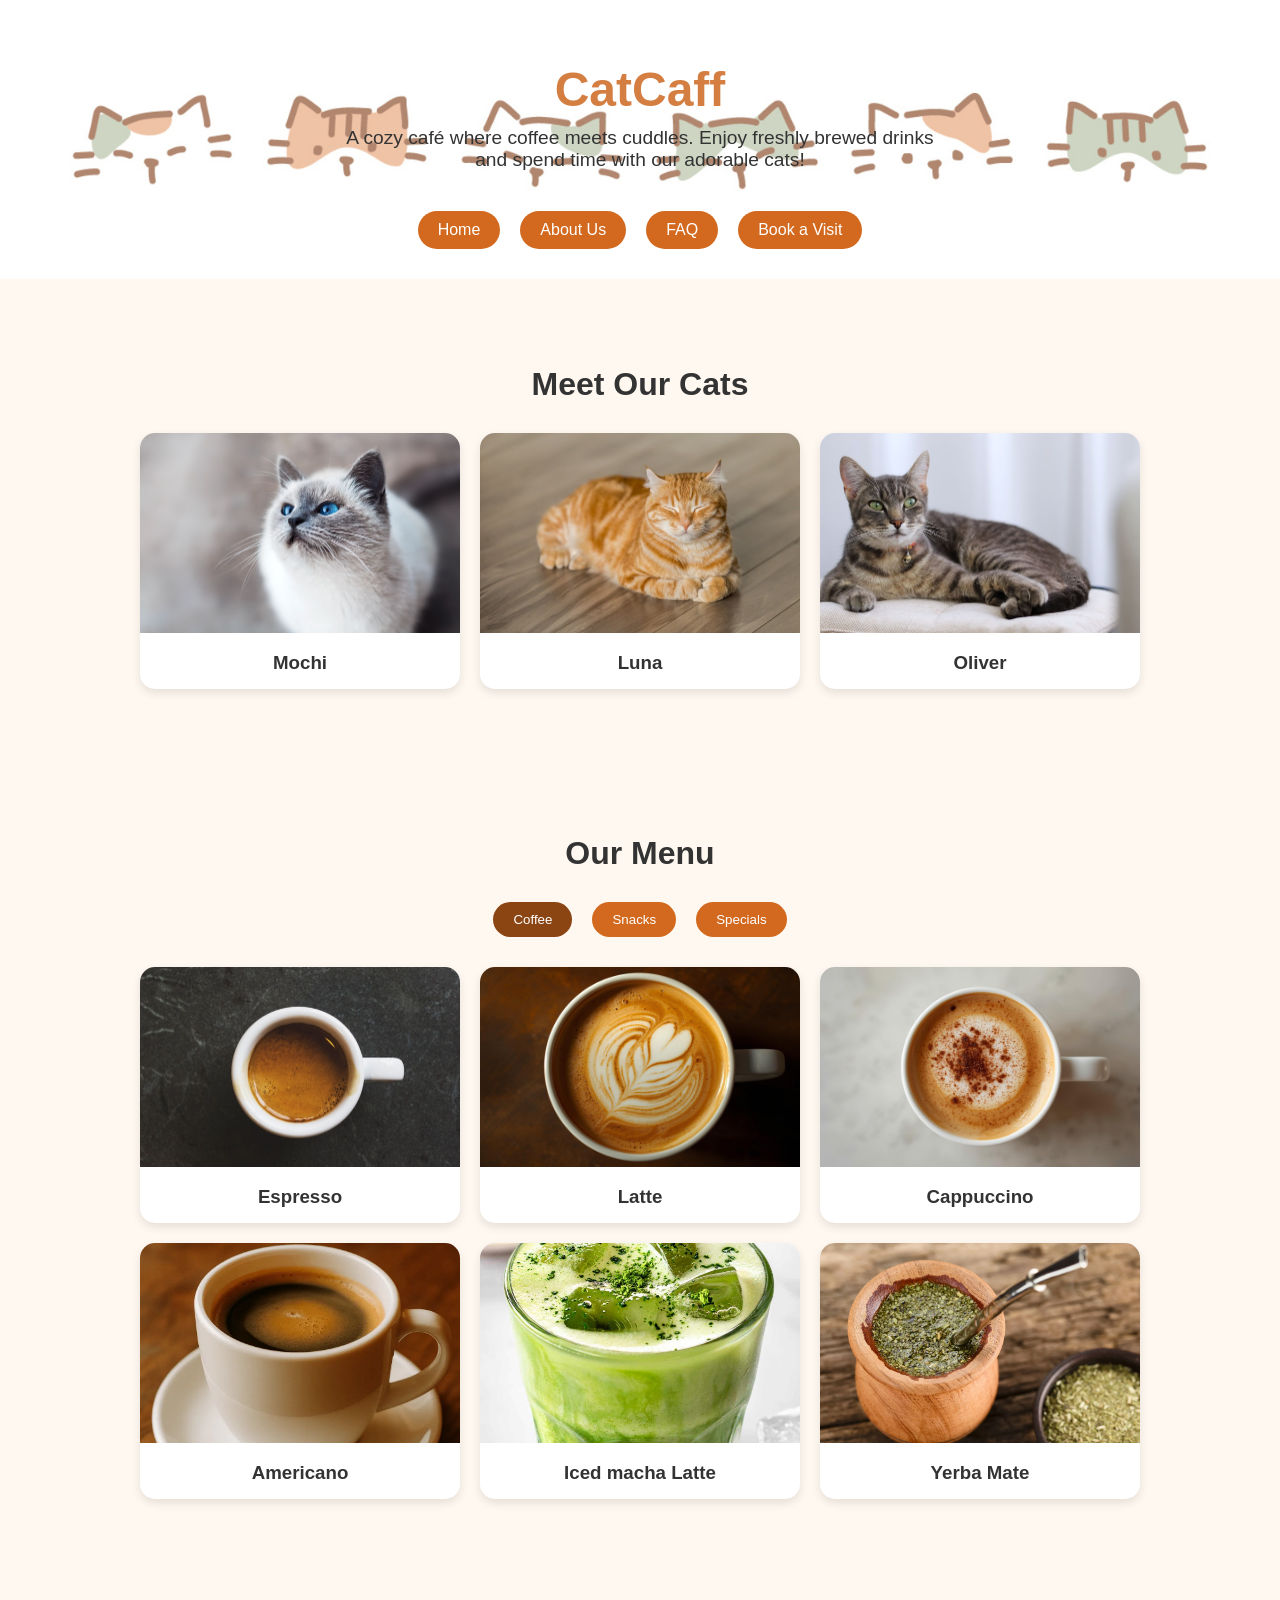
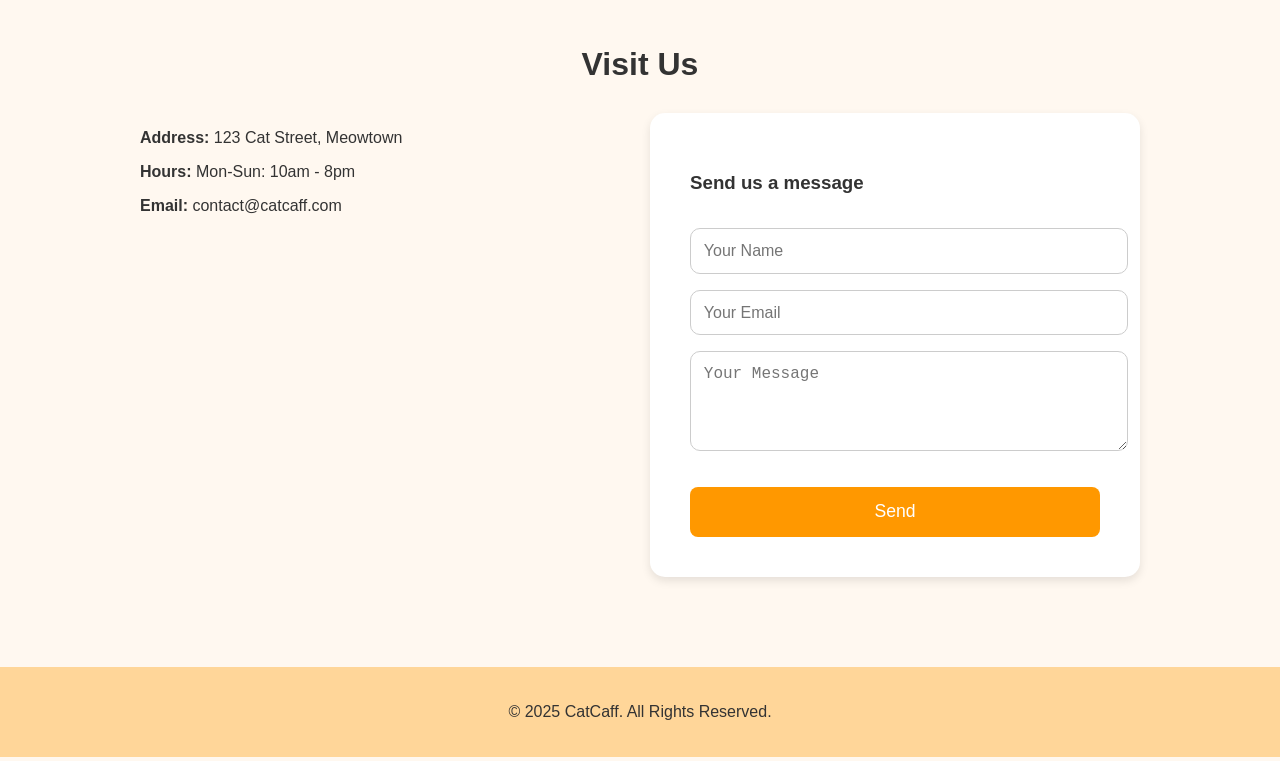
==== index.html @ 31481c10 "Add files via upload" ====
<!DOCTYPE html>
<html lang="en">
<head>
  <meta charset="UTF-8">
  <meta name="viewport" content="width=device-width, initial-scale=1.0">
  <title>CatCaff</title>
  <link rel="stylesheet" href="style.css">
</head>
<body>
  <header>
  <h1 class="header-text">CatCaff</h1>
  <p>A cozy café where coffee meets cuddles. Enjoy freshly brewed drinks and spend time with our adorable cats!</p>

  <nav class="header-buttons">
    <button class="btn" onclick="window.location.href='index.html'">Home</button>
    <button class="btn" onclick="window.location.href='about.html'">About Us</button>
    <button class="btn" onclick="window.location.href='faq.html'">FAQ</button>
    <button class="btn" onclick="window.location.href='booking.html'">Book a Visit</button>
  </nav>

</header>

  <section>
    <h2>Meet Our Cats</h2>
    <div class="cats">
      <div class="card" data-cat="mochi">
        <img src="Pictures/Mochi.jpg" alt="Mochi">
        <h3>Mochi</h3>
      </div>
      <div class="card" data-cat="luna">
        <img src="Pictures/Luna.jpg" alt="Luna">
        <h3>Luna</h3>
      </div>
      <div class="card" data-cat="oliver">
        <img src="Pictures/Oliver.jpg" alt="Oliver">
        <h3>Oliver</h3>
      </div>
    </div>
  </section>

  <section>
    <h2>Our Menu</h2>
    <div class="menu-categories">
      <button class="active" data-category="coffee">Coffee</button>
      <button data-category="snacks">Snacks</button>
      <button data-category="specials">Specials</button>
    </div>

    <div id="coffee" class="menu-category-items active">
      <div class="card" data-item="Espresso"><img src="Pictures/Espresso.jpg" alt="Espresso"><h3>Espresso</h3></div>
      <div class="card" data-item="Latte"><img src="Pictures/latte.jpg" alt="Latte"><h3>Latte</h3></div>
      <div class="card" data-item="Cappuccino"><img src="Pictures/cappuccino.jpg" alt="Cappuccino"><h3>Cappuccino</h3></div>
      <div class="card" data-item="Americano"><img src="Pictures/americano.jpg" alt="Espresso"><h3>Americano</h3></div>
      <div class="card" data-item="Iced macha Latte"><img src="Pictures/ice macha.jpg" alt="Latte"><h3>Iced macha Latte</h3></div>
      <div class="card" data-item="Yerba Mate"><img src="Pictures/Yerba_Mate.jpg" alt="Cappuccino"><h3>Yerba Mate</h3></div>
    </div>

    <div id="snacks" class="menu-category-items">
      <div class="card" data-item="croissant"><img src="Pictures/croissant.jpg" alt="Croissant"><h3>Croissant</h3></div>
      <div class="card" data-item="cheesecake"><img src="Pictures/cheesecake.jpg" alt="Cheesecake"><h3>Cheesecake</h3></div>
      <div class="card" data-item="sandwich"><img src="Pictures/sandwich.jpg" alt="Sandwich"><h3>Sandwich</h3></div>
    </div>

    <div id="specials" class="menu-category-items">
      <div class="card" data-item="catcookie"><img src="Pictures/cat shaped cookie.jpg" alt="Cat-Shaped Cookie"><h3>Cat-Shaped Cookie</h3></div>
      <div class="card" data-item="cattreats"><img src="Pictures/Cat Treats.jpg" alt="Cat Treats"><h3>Cat Treats</h3></div>
      <div class="card" data-item="pumpkinlatte"><img src="Pictures/pumpkin latte.jpg" alt="Pumpkin Latte"><h3>Pumpkin Latte</h3></div>
    </div>
  </section>

  <section>
    <h2>Visit Us</h2>
    <div class="contact">
      <div>
        <p><strong>Address:</strong> 123 Cat Street, Meowtown</p>
        <p><strong>Hours:</strong> Mon-Sun: 10am - 8pm</p>
        <p><strong>Email:</strong> contact@catcaff.com</p>
      </div>
      <form id="contactForm">
        <h3>Send us a message</h3>
        <input type="text" placeholder="Your Name" required>
        <input type="email" placeholder="Your Email" required>
        <textarea rows="4" placeholder="Your Message" required></textarea>
        <button type="submit" class="btn">Send</button>
      </form>
    </div>
  </section>

  <footer>
    <p>© 2025 CatCaff. All Rights Reserved.</p>
  </footer>

  <div id="catModal" class="modal">
    <div class="modal-content">
      <span class="close">&times;</span>
      <img id="catImg" src="" alt="Cat">
      <h2 id="catName"></h2>
      <p id="catInfo"></p>
    </div>
  </div>

  <div id="itemModal" class="modal">
    <div class="modal-content">
      <span class="close" id="itemClose">&times;</span>
      <img id="itemImg" src="" alt="Menu Item">
      <h2 id="itemName"></h2>
      <p id="itemInfo"></p>
    </div>
  </div>
  <div id="toast" class="toast"></div>

<script src="script.js"></script>
</body>
</html>
---- style.css ----
/* General Styles */
body {
  margin: 0;
  font-family: Arial, sans-serif;
  background: #fff8f0;
  color: #333;
}

header {
  text-align: center;
  padding: 30px 20px;
  background: url(Pictures/HeaderV2.jpeg);
  background-size: 100% 280px;
}

.header-text{
  color: #d47e41;
}
header h1 {
  font-size: 3rem;
  margin-bottom: 10px;
}

header p {
  font-size: 1.2rem;
  max-width: 600px;
  margin: 0 auto;
}

/* Header Navigation Buttons */
.header-buttons {
  display: flex;
  justify-content: center;
  gap: 20px;
  margin-top: 20px;
  flex-wrap: wrap;
}

.header-buttons .btn {
  padding: 10px 20px;
  border-radius: 25px;
  font-size: 1rem;
  background: #d2691e;
  color: white;
  border: none;
  cursor: pointer;
  transition: background 0.3s ease;
}

.header-buttons .btn:hover {
  background: #a0522d;
}

/* General Button Styles */
.btn {
  display: inline-block;
  margin-top: 20px;
  padding: 12px 24px;
  border: none;
  border-radius: 25px;
  background: #d2691e;
  color: white;
  font-size: 1rem;
  cursor: pointer;
}

.btn:hover {
  background: #a0522d;
}

/* Section Styles */
section {
  padding: 60px 20px;
  max-width: 1000px;
  margin: auto;
}

section h2 {
  text-align: center;
  font-size: 2rem;
  margin-bottom: 30px;
}

/* Cards */
.cats, .menu-items, .menu-category-items {
  display: grid;
  grid-template-columns: repeat(auto-fit, minmax(250px, 1fr));
  gap: 20px;
}

.card {
  background: white;
  border-radius: 15px;
  overflow: hidden;
  box-shadow: 0 4px 10px rgba(0,0,0,0.1);
  text-align: center;
  cursor: pointer;
  transition: transform 0.2s;
}

.card:hover {
  transform: scale(1.03);
}

.card img {
  width: 100%;
  height: 200px;
  object-fit: cover;
}

.card h3 {
  margin: 15px 0;
}

/* Contact & Booking Forms */
.contact {
  display: grid;
  grid-template-columns: 1fr 1fr;
  gap: 20px;
}

.contact form,
.booking-form {
  background: white;
  padding: 40px;
  border-radius: 15px;
  box-shadow: 0 4px 10px rgba(0,0,0,0.1);
  display: flex;
  flex-direction: column;
  gap: 1rem;
}

.contact input,
.contact textarea,
.booking-form input,
.booking-form textarea,
.booking-form select {
  width: 100%;
  padding: 0.8rem;
  border-radius: 10px;
  border: 1px solid #ccc;
  font-size: 1rem;
  transition: border 0.3s ease, box-shadow 0.3s ease;
}

.contact input:focus,
.contact textarea:focus,
.booking-form input:focus,
.booking-form textarea:focus,
.booking-form select:focus {
  border-color: #ff9800;
  box-shadow: 0 0 6px rgba(255, 152, 0, 0.4);
  outline: none;
}

form .btn {
  background-color: #ff9800;
  color: white;
  font-size: 1.1rem;
  padding: 0.9rem;
  border: none;
  border-radius: 8px;
  cursor: pointer;
  transition: background 0.3s ease;
}

form .btn:hover {
  background-color: #e68900;
}

footer {
  text-align: center;
  padding: 20px;
  background: #ffd699;
  margin-top: 30px;
}

@media(max-width: 768px){
  .contact {
    grid-template-columns: 1fr;
  }
}

/* Menu Section */
.menu-categories {
  display: flex;
  justify-content: center;
  gap: 20px;
  margin-bottom: 30px;
}

.menu-categories button {
  padding: 10px 20px;
  border: none;
  border-radius: 20px;
  background: #d2691e;
  color: white;
  cursor: pointer;
}

.menu-categories button.active {
  background: #8b4513;
}

.menu-category-items {
  display: none;
}

.menu-category-items.active {
  display: grid;
}

/* Modal Styles */
.modal {
  display: none;
  position: fixed;
  z-index: 1000;
  left: 0; top: 0;
  width: 100%; height: 100%;
  background: rgba(0,0,0,0.6);
  justify-content: center;
  align-items: center;
}

.modal-content {
  background: white;
  padding: 40px;
  border-radius: 15px;
  max-width: 500px;
  width: 90%;
  text-align: center;
  position: relative;
  box-shadow: 0 4px 20px rgba(0,0,0,0.2);
  animation: fadeIn 0.5s ease;
}

.modal-content img {
  width: 100%;
  max-height: 250px;
  object-fit: cover;
  border-radius: 10px;
  margin-bottom: 15px;
}

.modal-content h2 {
  margin: 10px 0;
}

.modal-content p {
  font-size: 1rem;
  color: #555;
}

@keyframes fadeIn {
  from { opacity: 0; transform: scale(0.9); }
  to { opacity: 1; transform: scale(1); }
}

.close {
  position: absolute;
  top: 10px;
  right: 15px;
  font-size: 2rem;         
  font-weight: bold;         
  color: #fff;             
  background-color: rgba(0,0,0,0.6); 
  border-radius: 50%;       
  width: 35px;             
  height: 35px;           
  line-height: 35px;        
  text-align: center;      
  cursor: pointer;
  z-index: 10;
  transition: background 0.3s ease, color 0.3s ease;
}

.close:hover {
  background-color: rgba(0,0,0,0.9);
  color: #ff9800;            
}

/* Page Section Card Style for About & FAQ */
.page-section {
  max-width: 900px;
  margin: 40px auto;
  padding: 30px;
  border-radius: 15px;
  background: white;
  box-shadow: 0 4px 10px rgba(0,0,0,0.1);
  text-align: center; 
}

.page-section:nth-child(even) {
  background: #fff4e6; 
}

.page-section h2 {
  text-align: center;
  font-size: 2rem;
  margin-bottom: 15px;
  color: #d2691e;
}

.page-section p,
.page-section li {
  font-size: 1.1rem;
  line-height: 1.6;
  color: #444;
  text-align: center; 
}
.page-section ul {
  display: block;
  text-align: left !important;
  padding-left: 40px;
  margin: 15px auto;
  list-style-position: outside;
}
.page-section ul li {
  text-align: left !important;
}
/* Toast Notification Styles */
.toast {
  visibility: hidden;
  min-width: 250px;
  margin-left: -125px;
  background-color: #333;
  color: #fff;
  text-align: center;
  border-radius: 10px;
  padding: 16px;
  position: fixed;
  z-index: 2000;
  left: 50%;
  bottom: 30px;
  font-size: 1rem;
  opacity: 0;
  transition: opacity 0.5s, bottom 0.5s;
}

.toast.show {
  visibility: visible;
  opacity: 1;
  bottom: 50px;
}
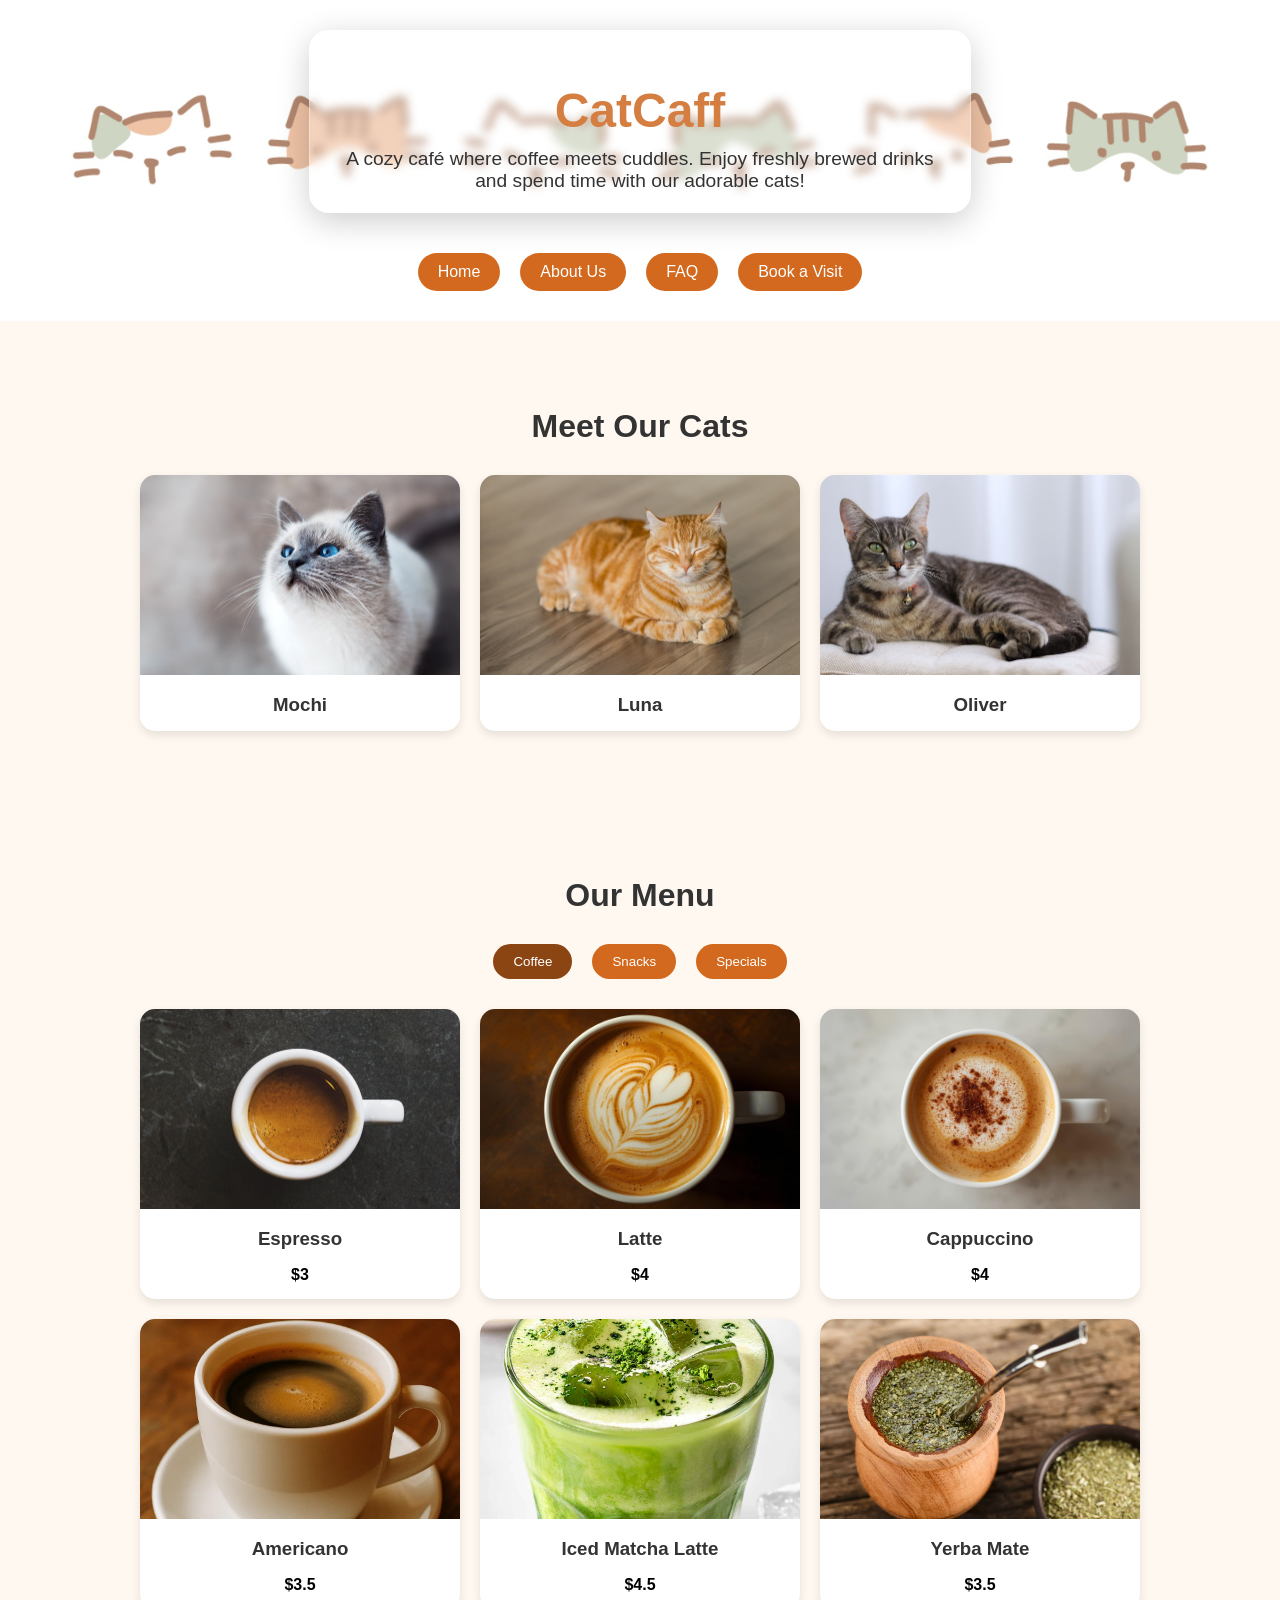
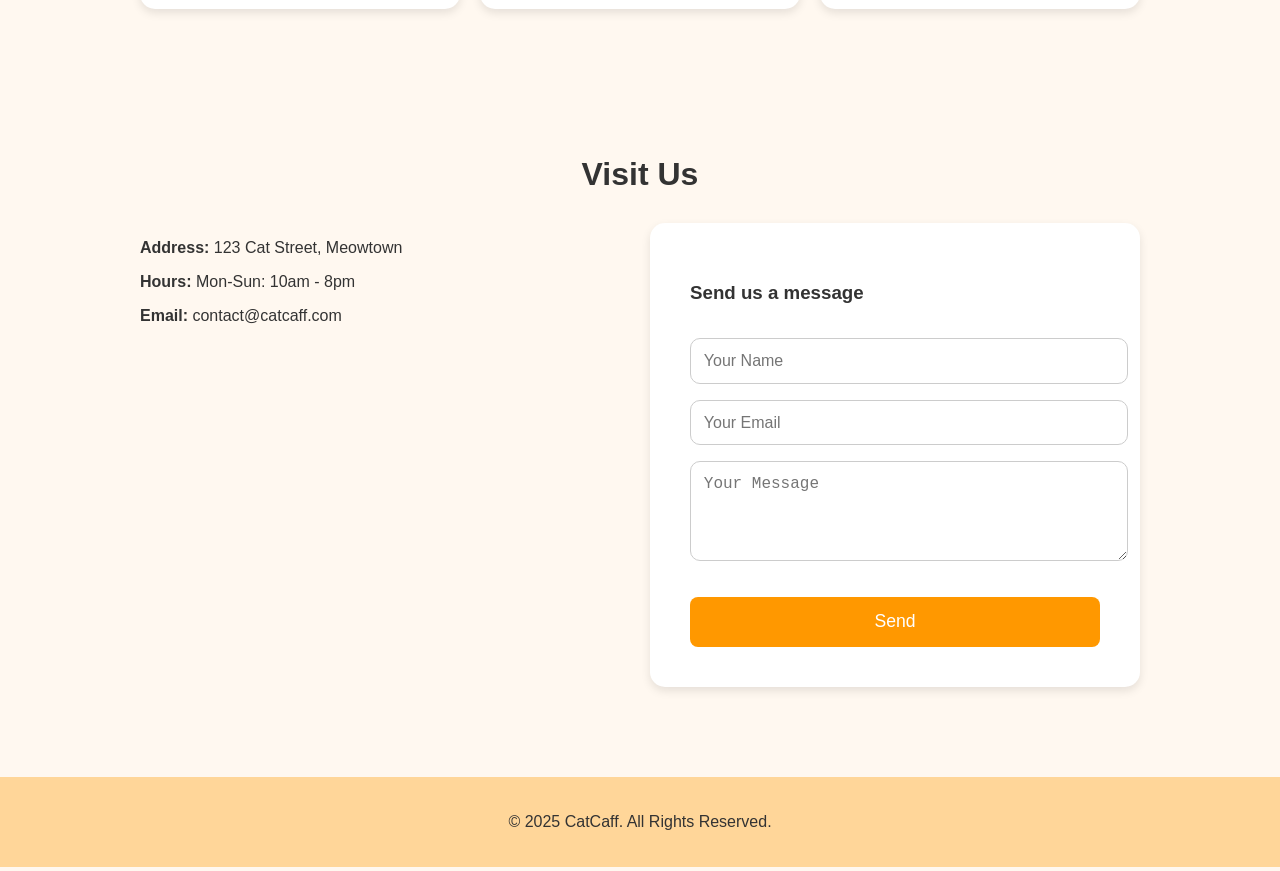
==== commit 43c06923: "Add files via upload" ====
--- a/index.html
+++ b/index.html
@@ -8,8 +8,10 @@
 </head>
 <body>
   <header>
-  <h1 class="header-text">CatCaff</h1>
-  <p>A cozy café where coffee meets cuddles. Enjoy freshly brewed drinks and spend time with our adorable cats!</p>
+  <div class="header-box">
+    <h1 class="header-text">CatCaff</h1>
+    <p>A cozy café where coffee meets cuddles. Enjoy freshly brewed drinks and spend time with our adorable cats!</p>
+  </div>
 
   <nav class="header-buttons">
     <button class="btn" onclick="window.location.href='index.html'">Home</button>
@@ -51,8 +53,7 @@
       <div class="card" data-item="Latte"><img src="Pictures/latte.jpg" alt="Latte"><h3>Latte</h3></div>
       <div class="card" data-item="Cappuccino"><img src="Pictures/cappuccino.jpg" alt="Cappuccino"><h3>Cappuccino</h3></div>
       <div class="card" data-item="Americano"><img src="Pictures/americano.jpg" alt="Espresso"><h3>Americano</h3></div>
-      <div class="card" data-item="Iced macha Latte"><img src="Pictures/ice macha.jpg" alt="Latte"><h3>Iced macha Latte</h3></div>
-      <div class="card" data-item="Yerba Mate"><img src="Pictures/Yerba_Mate.jpg" alt="Cappuccino"><h3>Yerba Mate</h3></div>
+      <div class="card" data-item="Iced Matcha Latte"><img src="Pictures/ice macha.jpg" alt="Iced Matcha Latte"><h3>Iced Matcha Latte</h3></div>      <div class="card" data-item="Yerba Mate"><img src="Pictures/Yerba_Mate.jpg" alt="Cappuccino"><h3>Yerba Mate</h3></div>
     </div>
 
     <div id="snacks" class="menu-category-items">
--- a/style.css
+++ b/style.css
@@ -68,6 +68,22 @@
   background: #a0522d;
 }
 
+.header-box {
+  display: inline-block;
+  padding: 20px 30px;
+  border-radius: 20px;
+
+  background: rgba(255, 255, 255, 0.25); /* transparency */
+  backdrop-filter: blur(5px); /* glass blur */
+  -webkit-backdrop-filter: blur(10px);
+
+  border: 1px solid rgba(255, 255, 255, 0.3);
+  box-shadow: 0 8px 32px rgba(0, 0, 0, 0.2);
+
+  max-width: 700px;
+  margin: 0 auto;
+}
+
 /* Section Styles */
 section {
   padding: 60px 20px;
@@ -141,6 +157,13 @@
   border: 1px solid #ccc;
   font-size: 1rem;
   transition: border 0.3s ease, box-shadow 0.3s ease;
+}
+
+.price {
+  font-size: 1rem;
+  font-weight: bold;
+  color: #000000;
+  margin-bottom: 15px;
 }
 
 .contact input:focus,
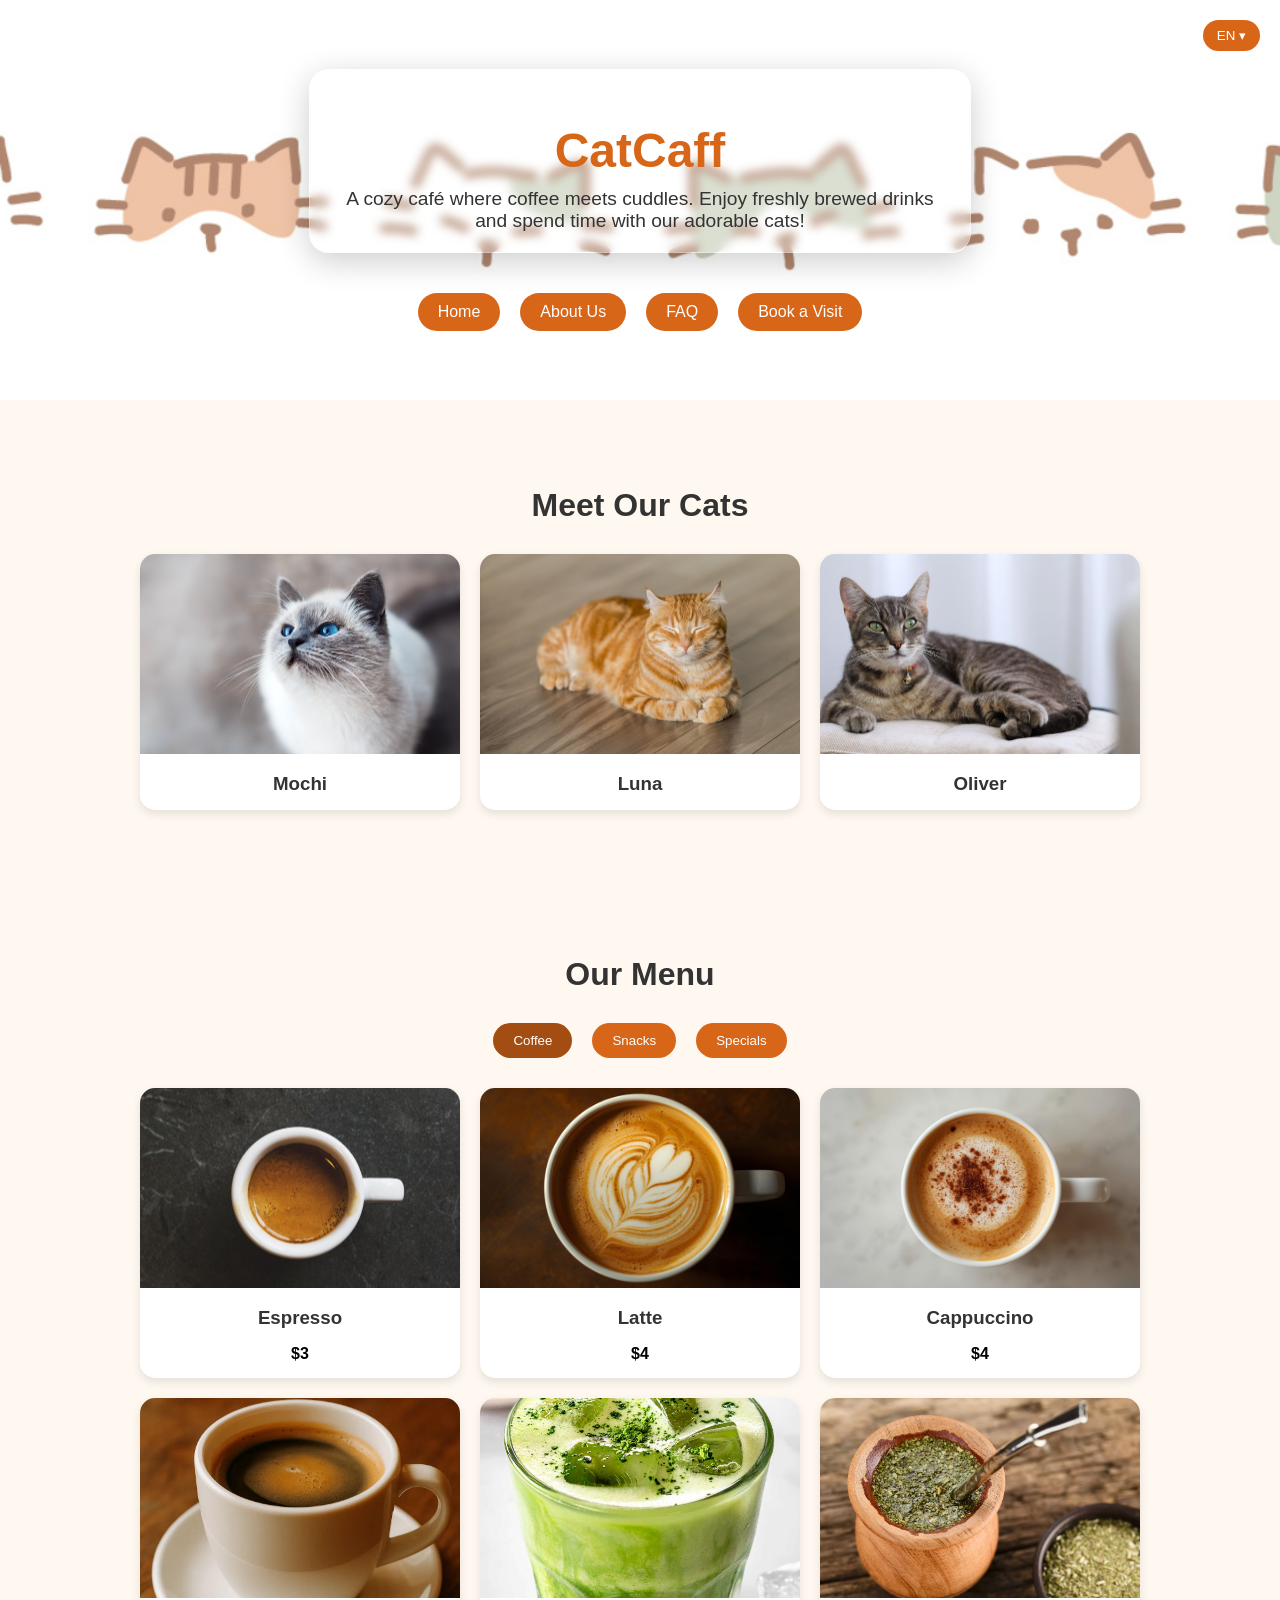
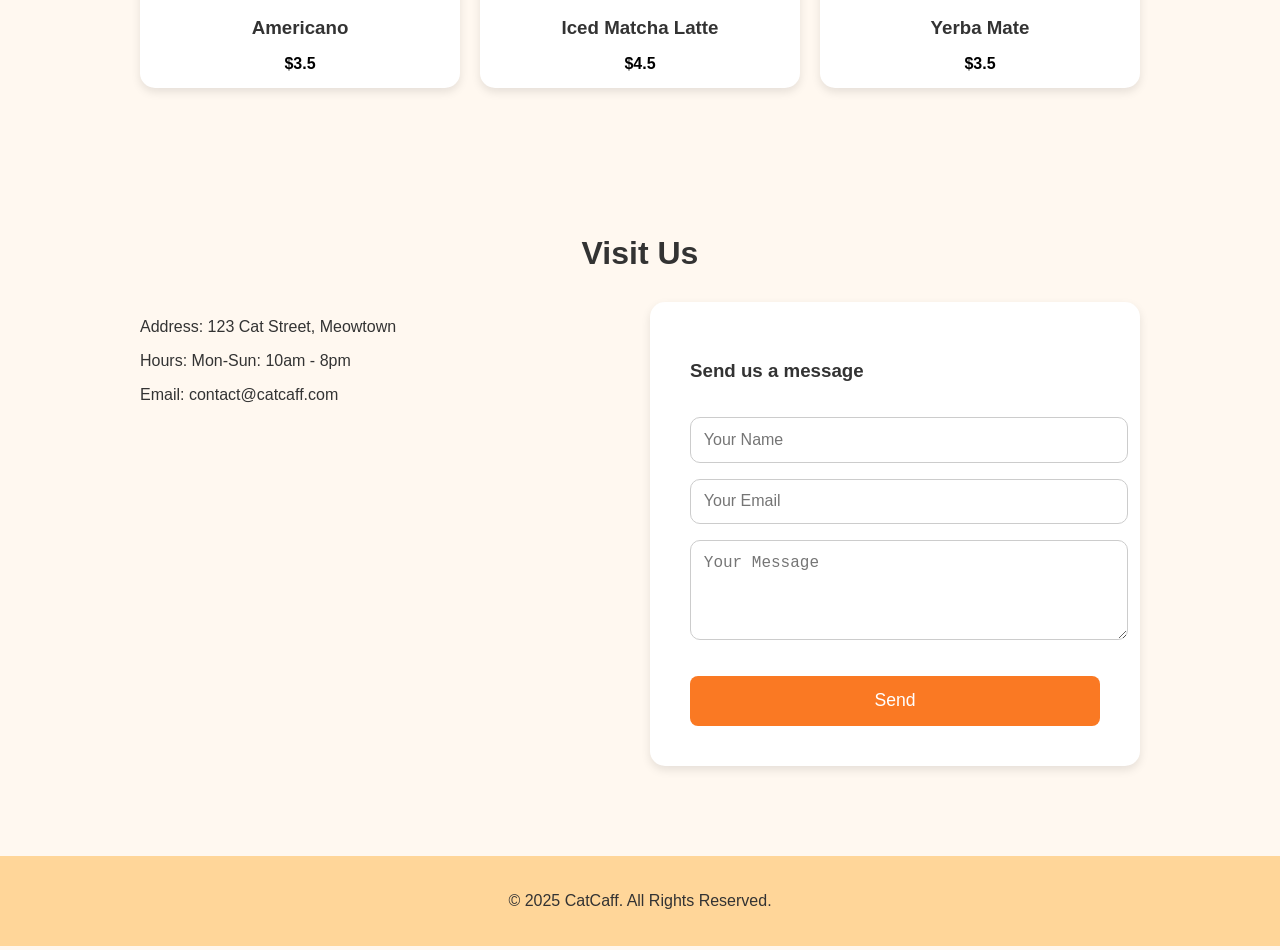
==== commit 36189de6: "Add files via upload" ====
--- a/index.html
+++ b/index.html
@@ -3,92 +3,137 @@
 <head>
   <meta charset="UTF-8">
   <meta name="viewport" content="width=device-width, initial-scale=1.0">
-  <title>CatCaff</title>
+  <title data-key="page_title_index">CatCaff</title>
   <link rel="stylesheet" href="style.css">
 </head>
 <body>
   <header>
-  <div class="header-box">
-    <h1 class="header-text">CatCaff</h1>
-    <p>A cozy café where coffee meets cuddles. Enjoy freshly brewed drinks and spend time with our adorable cats!</p>
-  </div>
+    <div class="lang-dropdown">
+      <button class="lang-btn">EN ▾</button>
+      <div class="lang-menu">
+        <div data-lang="en">English</div>
+        <div data-lang="am">Հայերեն</div>
+        <div data-lang="ru">Русский</div>
+      </div>
+    </div>
 
-  <nav class="header-buttons">
-    <button class="btn" onclick="window.location.href='index.html'">Home</button>
-    <button class="btn" onclick="window.location.href='about.html'">About Us</button>
-    <button class="btn" onclick="window.location.href='faq.html'">FAQ</button>
-    <button class="btn" onclick="window.location.href='booking.html'">Book a Visit</button>
-  </nav>
+    <div class="header-box">
+      <h1 class="header-text" data-key="brand_name">CatCaff</h1>
+      <p data-key="subtitle_index">A cozy café where coffee meets cuddles. Enjoy freshly brewed drinks and spend time with our adorable cats!</p>
+    </div>
 
-</header>
+    <nav class="header-buttons">
+      <button class="btn" onclick="window.location.href='index.html'" data-key="nav_home">Home</button>
+      <button class="btn" onclick="window.location.href='about.html'" data-key="nav_about">About Us</button>
+      <button class="btn" onclick="window.location.href='faq.html'" data-key="nav_faq">FAQ</button>
+      <button class="btn" onclick="window.location.href='booking.html'" data-key="nav_booking">Book a Visit</button>
+    </nav>
+  </header>
 
   <section>
-    <h2>Meet Our Cats</h2>
+    <h2 data-key="meet_cats">Meet Our Cats</h2>
     <div class="cats">
       <div class="card" data-cat="mochi">
         <img src="Pictures/Mochi.jpg" alt="Mochi">
-        <h3>Mochi</h3>
+        <h3 data-key="cat_mochi_name">Mochi</h3>
       </div>
       <div class="card" data-cat="luna">
         <img src="Pictures/Luna.jpg" alt="Luna">
-        <h3>Luna</h3>
+        <h3 data-key="cat_luna_name">Luna</h3>
       </div>
       <div class="card" data-cat="oliver">
         <img src="Pictures/Oliver.jpg" alt="Oliver">
-        <h3>Oliver</h3>
+        <h3 data-key="cat_oliver_name">Oliver</h3>
       </div>
     </div>
   </section>
 
   <section>
-    <h2>Our Menu</h2>
+    <h2 data-key="our_menu">Our Menu</h2>
     <div class="menu-categories">
-      <button class="active" data-category="coffee">Coffee</button>
-      <button data-category="snacks">Snacks</button>
-      <button data-category="specials">Specials</button>
+      <button class="active" data-category="coffee" data-key="menu_cat_coffee">Coffee</button>
+      <button data-category="snacks" data-key="menu_cat_snacks">Snacks</button>
+      <button data-category="specials" data-key="menu_cat_specials">Specials</button>
     </div>
 
     <div id="coffee" class="menu-category-items active">
-      <div class="card" data-item="Espresso"><img src="Pictures/Espresso.jpg" alt="Espresso"><h3>Espresso</h3></div>
-      <div class="card" data-item="Latte"><img src="Pictures/latte.jpg" alt="Latte"><h3>Latte</h3></div>
-      <div class="card" data-item="Cappuccino"><img src="Pictures/cappuccino.jpg" alt="Cappuccino"><h3>Cappuccino</h3></div>
-      <div class="card" data-item="Americano"><img src="Pictures/americano.jpg" alt="Espresso"><h3>Americano</h3></div>
-      <div class="card" data-item="Iced Matcha Latte"><img src="Pictures/ice macha.jpg" alt="Iced Matcha Latte"><h3>Iced Matcha Latte</h3></div>      <div class="card" data-item="Yerba Mate"><img src="Pictures/Yerba_Mate.jpg" alt="Cappuccino"><h3>Yerba Mate</h3></div>
+      <div class="card" data-item="espresso">
+        <img src="Pictures/Espresso.jpg" alt="Espresso">
+        <h3 data-key="item_espresso_name">Espresso</h3>
+      </div>
+      <div class="card" data-item="latte">
+        <img src="Pictures/latte.jpg" alt="Latte">
+        <h3 data-key="item_latte_name">Latte</h3>
+      </div>
+      <div class="card" data-item="cappuccino">
+        <img src="Pictures/cappuccino.jpg" alt="Cappuccino">
+        <h3 data-key="item_cappuccino_name">Cappuccino</h3>
+      </div>
+      <div class="card" data-item="americano">
+        <img src="Pictures/americano.jpg" alt="Americano">
+        <h3 data-key="item_americano_name">Americano</h3>
+      </div>
+      <div class="card" data-item="icedmatchalatte">
+        <img src="Pictures/ice macha.jpg" alt="Iced Matcha Latte">
+        <h3 data-key="item_icedmatchalatte_name">Iced Matcha Latte</h3>
+      </div>
+      <div class="card" data-item="yerbamate">
+        <img src="Pictures/Yerba_Mate.jpg" alt="Yerba Mate">
+        <h3 data-key="item_yerbamate_name">Yerba Mate</h3>
+      </div>
     </div>
 
     <div id="snacks" class="menu-category-items">
-      <div class="card" data-item="croissant"><img src="Pictures/croissant.jpg" alt="Croissant"><h3>Croissant</h3></div>
-      <div class="card" data-item="cheesecake"><img src="Pictures/cheesecake.jpg" alt="Cheesecake"><h3>Cheesecake</h3></div>
-      <div class="card" data-item="sandwich"><img src="Pictures/sandwich.jpg" alt="Sandwich"><h3>Sandwich</h3></div>
+      <div class="card" data-item="croissant">
+        <img src="Pictures/croissant.jpg" alt="Croissant">
+        <h3 data-key="item_croissant_name">Croissant</h3>
+      </div>
+      <div class="card" data-item="cheesecake">
+        <img src="Pictures/cheesecake.jpg" alt="Cheesecake">
+        <h3 data-key="item_cheesecake_name">Cheesecake</h3>
+      </div>
+      <div class="card" data-item="sandwich">
+        <img src="Pictures/sandwich.jpg" alt="Sandwich">
+        <h3 data-key="item_sandwich_name">Sandwich</h3>
+      </div>
     </div>
 
     <div id="specials" class="menu-category-items">
-      <div class="card" data-item="catcookie"><img src="Pictures/cat shaped cookie.jpg" alt="Cat-Shaped Cookie"><h3>Cat-Shaped Cookie</h3></div>
-      <div class="card" data-item="cattreats"><img src="Pictures/Cat Treats.jpg" alt="Cat Treats"><h3>Cat Treats</h3></div>
-      <div class="card" data-item="pumpkinlatte"><img src="Pictures/pumpkin latte.jpg" alt="Pumpkin Latte"><h3>Pumpkin Latte</h3></div>
+      <div class="card" data-item="catcookie">
+        <img src="Pictures/cat shaped cookie.jpg" alt="Cat-Shaped Cookie">
+        <h3 data-key="item_catcookie_name">Cat-Shaped Cookie</h3>
+      </div>
+      <div class="card" data-item="cattreats">
+        <img src="Pictures/Cat Treats.jpg" alt="Cat Treats">
+        <h3 data-key="item_cattreats_name">Cat Treats</h3>
+      </div>
+      <div class="card" data-item="pumpkinlatte">
+        <img src="Pictures/pumpkin latte.jpg" alt="Pumpkin Latte">
+        <h3 data-key="item_pumpkinlatte_name">Pumpkin Latte</h3>
+      </div>
     </div>
   </section>
 
   <section>
-    <h2>Visit Us</h2>
+    <h2 data-key="visit_us">Visit Us</h2>
     <div class="contact">
       <div>
-        <p><strong>Address:</strong> 123 Cat Street, Meowtown</p>
-        <p><strong>Hours:</strong> Mon-Sun: 10am - 8pm</p>
-        <p><strong>Email:</strong> contact@catcaff.com</p>
+        <p data-key="contact_address">Address: 123 Cat Street, Meowtown</p>
+        <p data-key="contact_hours">Hours: Mon-Sun: 10am - 8pm</p>
+        <p data-key="contact_email">Email: contact@catcaff.com</p>
       </div>
       <form id="contactForm">
-        <h3>Send us a message</h3>
-        <input type="text" placeholder="Your Name" required>
-        <input type="email" placeholder="Your Email" required>
-        <textarea rows="4" placeholder="Your Message" required></textarea>
-        <button type="submit" class="btn">Send</button>
+        <h3 data-key="contact_title">Send us a message</h3>
+        <input type="text" data-key="contact_name_ph" data-attr="placeholder" placeholder="Your Name" required>
+        <input type="email" data-key="contact_email_ph" data-attr="placeholder" placeholder="Your Email" required>
+        <textarea rows="4" data-key="contact_message_ph" data-attr="placeholder" placeholder="Your Message" required></textarea>
+        <button type="submit" class="btn" data-key="contact_send">Send</button>
       </form>
     </div>
   </section>
 
   <footer>
-    <p>© 2025 CatCaff. All Rights Reserved.</p>
+    <p data-key="footer_copyright">© 2025 CatCaff. All Rights Reserved.</p>
   </footer>
 
   <div id="catModal" class="modal">
@@ -108,8 +153,9 @@
       <p id="itemInfo"></p>
     </div>
   </div>
+
   <div id="toast" class="toast"></div>
 
-<script src="script.js"></script>
+  <script src="script.js"></script>
 </body>
-</html>
+</html>
--- a/style.css
+++ b/style.css
@@ -1,4 +1,3 @@
-/* General Styles */
 body {
   margin: 0;
   font-family: Arial, sans-serif;
@@ -7,15 +6,23 @@
 }
 
 header {
-  text-align: center;
-  padding: 30px 20px;
-  background: url(Pictures/HeaderV2.jpeg);
-  background-size: 100% 280px;
-}
-
-.header-text{
-  color: #d47e41;
-}
+  position: relative;
+  text-align: center;
+  padding: 60px 20px;
+  background: url(Pictures/HeaderV2.jpeg) no-repeat center center;
+  background-size: cover;
+  background-attachment: scroll;
+  min-height: 280px;
+  display: flex;
+  flex-direction: column;
+  justify-content: center;
+  align-items: center;
+}
+
+.header-text {
+  color: #d86619;
+}
+
 header h1 {
   font-size: 3rem;
   margin-bottom: 10px;
@@ -27,7 +34,6 @@
   margin: 0 auto;
 }
 
-/* Header Navigation Buttons */
 .header-buttons {
   display: flex;
   justify-content: center;
@@ -40,7 +46,7 @@
   padding: 10px 20px;
   border-radius: 25px;
   font-size: 1rem;
-  background: #d2691e;
+  background: #d86619;
   color: white;
   border: none;
   cursor: pointer;
@@ -48,43 +54,38 @@
 }
 
 .header-buttons .btn:hover {
-  background: #a0522d;
-}
-
-/* General Button Styles */
+  background: #a44d13;
+}
+
 .btn {
   display: inline-block;
   margin-top: 20px;
   padding: 12px 24px;
   border: none;
   border-radius: 25px;
-  background: #d2691e;
+  background: #d86619;
   color: white;
   font-size: 1rem;
   cursor: pointer;
 }
 
 .btn:hover {
-  background: #a0522d;
+  background: #a44d13;
 }
 
 .header-box {
   display: inline-block;
   padding: 20px 30px;
   border-radius: 20px;
-
-  background: rgba(255, 255, 255, 0.25); /* transparency */
-  backdrop-filter: blur(5px); /* glass blur */
+  background: rgba(255, 255, 255, 0.25);
+  backdrop-filter: blur(5px);
   -webkit-backdrop-filter: blur(10px);
-
   border: 1px solid rgba(255, 255, 255, 0.3);
   box-shadow: 0 8px 32px rgba(0, 0, 0, 0.2);
-
   max-width: 700px;
   margin: 0 auto;
 }
 
-/* Section Styles */
 section {
   padding: 60px 20px;
   max-width: 1000px;
@@ -97,8 +98,9 @@
   margin-bottom: 30px;
 }
 
-/* Cards */
-.cats, .menu-items, .menu-category-items {
+.cats,
+.menu-items,
+.menu-category-items {
   display: grid;
   grid-template-columns: repeat(auto-fit, minmax(250px, 1fr));
   gap: 20px;
@@ -128,7 +130,6 @@
   margin: 15px 0;
 }
 
-/* Contact & Booking Forms */
 .contact {
   display: grid;
   grid-template-columns: 1fr 1fr;
@@ -146,6 +147,19 @@
   gap: 1rem;
 }
 
+.booking-form h2 {
+  margin-top: 0;
+  margin-bottom: 10px;
+  color: #d86619;
+  text-align: center;
+}
+
+.contact label,
+.booking-form label {
+  font-weight: 700;
+  text-align: left;
+}
+
 .contact input,
 .contact textarea,
 .booking-form input,
@@ -171,13 +185,13 @@
 .booking-form input:focus,
 .booking-form textarea:focus,
 .booking-form select:focus {
-  border-color: #ff9800;
+  border-color: #fa7923;
   box-shadow: 0 0 6px rgba(255, 152, 0, 0.4);
   outline: none;
 }
 
 form .btn {
-  background-color: #ff9800;
+  background-color: #fa7923;
   color: white;
   font-size: 1.1rem;
   padding: 0.9rem;
@@ -188,7 +202,7 @@
 }
 
 form .btn:hover {
-  background-color: #e68900;
+  background-color: #d5671d;
 }
 
 footer {
@@ -198,13 +212,12 @@
   margin-top: 30px;
 }
 
-@media(max-width: 768px){
+@media(max-width: 768px) {
   .contact {
     grid-template-columns: 1fr;
   }
 }
 
-/* Menu Section */
 .menu-categories {
   display: flex;
   justify-content: center;
@@ -216,13 +229,13 @@
   padding: 10px 20px;
   border: none;
   border-radius: 20px;
-  background: #d2691e;
+  background: #d86619;
   color: white;
   cursor: pointer;
 }
 
 .menu-categories button.active {
-  background: #8b4513;
+  background: #a44d13;
 }
 
 .menu-category-items {
@@ -233,13 +246,14 @@
   display: grid;
 }
 
-/* Modal Styles */
 .modal {
   display: none;
   position: fixed;
   z-index: 1000;
-  left: 0; top: 0;
-  width: 100%; height: 100%;
+  left: 0;
+  top: 0;
+  width: 100%;
+  height: 100%;
   background: rgba(0,0,0,0.6);
   justify-content: center;
   align-items: center;
@@ -283,15 +297,15 @@
   position: absolute;
   top: 10px;
   right: 15px;
-  font-size: 2rem;         
-  font-weight: bold;         
-  color: #fff;             
-  background-color: rgba(0,0,0,0.6); 
-  border-radius: 50%;       
-  width: 35px;             
-  height: 35px;           
-  line-height: 35px;        
-  text-align: center;      
+  font-size: 2rem;
+  font-weight: bold;
+  color: #fff;
+  background-color: rgba(0,0,0,0.6);
+  border-radius: 50%;
+  width: 35px;
+  height: 35px;
+  line-height: 35px;
+  text-align: center;
   cursor: pointer;
   z-index: 10;
   transition: background 0.3s ease, color 0.3s ease;
@@ -299,10 +313,9 @@
 
 .close:hover {
   background-color: rgba(0,0,0,0.9);
-  color: #ff9800;            
-}
-
-/* Page Section Card Style for About & FAQ */
+  color: #ff9800;
+}
+
 .page-section {
   max-width: 900px;
   margin: 40px auto;
@@ -310,18 +323,18 @@
   border-radius: 15px;
   background: white;
   box-shadow: 0 4px 10px rgba(0,0,0,0.1);
-  text-align: center; 
+  text-align: center;
 }
 
 .page-section:nth-child(even) {
-  background: #fff4e6; 
+  background: #ffd6bb;
 }
 
 .page-section h2 {
   text-align: center;
   font-size: 2rem;
   margin-bottom: 15px;
-  color: #d2691e;
+  color: #d86619;
 }
 
 .page-section p,
@@ -329,8 +342,9 @@
   font-size: 1.1rem;
   line-height: 1.6;
   color: #444;
-  text-align: center; 
-}
+  text-align: center;
+}
+
 .page-section ul {
   display: block;
   text-align: left !important;
@@ -338,10 +352,11 @@
   margin: 15px auto;
   list-style-position: outside;
 }
+
 .page-section ul li {
   text-align: left !important;
 }
-/* Toast Notification Styles */
+
 .toast {
   visibility: hidden;
   min-width: 250px;
@@ -365,3 +380,44 @@
   opacity: 1;
   bottom: 50px;
 }
+
+.lang-dropdown {
+  position: absolute;
+  top: 20px;
+  right: 20px;
+  z-index: 3000;
+}
+
+.lang-btn {
+  padding: 8px 14px;
+  border: none;
+  border-radius: 20px;
+  background: #d86619;
+  color: white;
+  cursor: pointer;
+}
+
+.lang-menu {
+  display: none;
+  position: absolute;
+  top: calc(100% + 8px);
+  right: 0;
+  min-width: 140px;
+  background: white;
+  border-radius: 10px;
+  box-shadow: 0 4px 10px rgba(0,0,0,0.15);
+  overflow: hidden;
+}
+
+.lang-menu div {
+  padding: 10px 15px;
+  cursor: pointer;
+}
+
+.lang-menu div:hover {
+  background: #ffd6bb;
+}
+
+.lang-dropdown.active .lang-menu {
+  display: block;
+}
